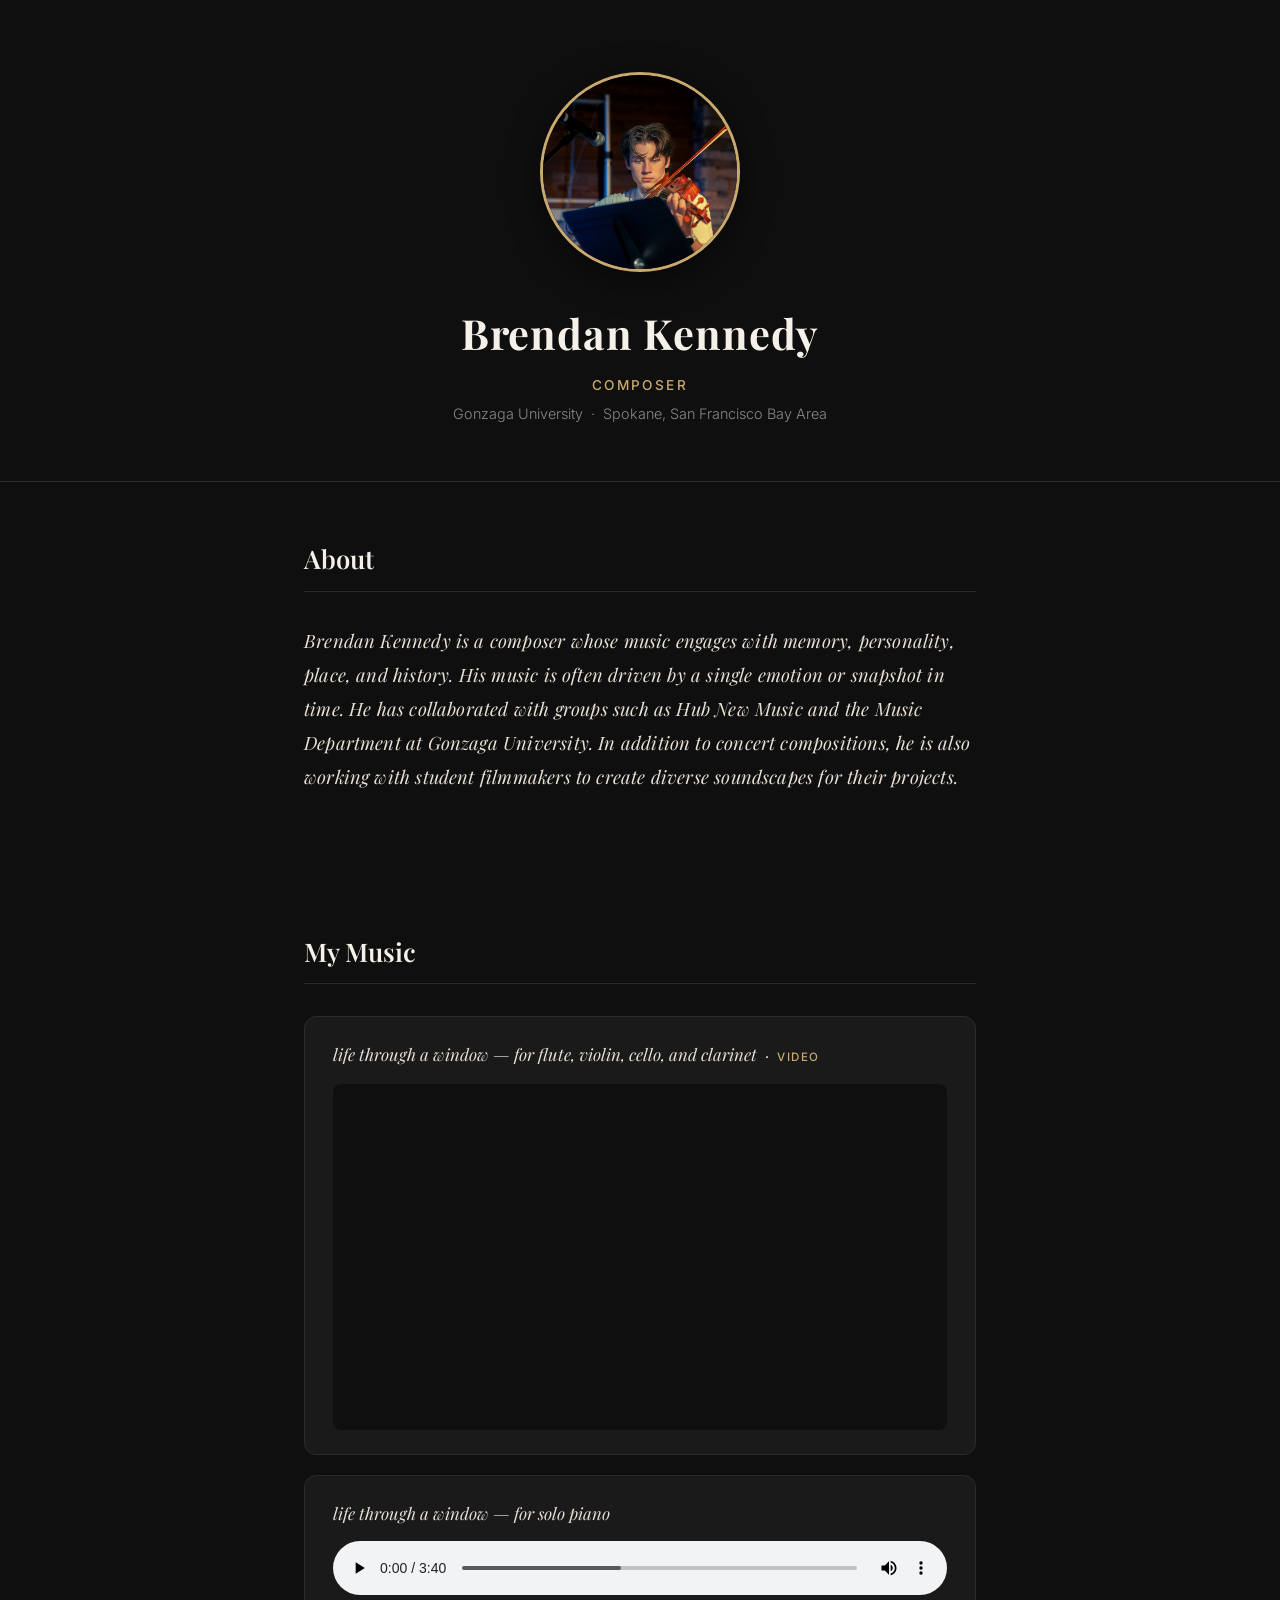
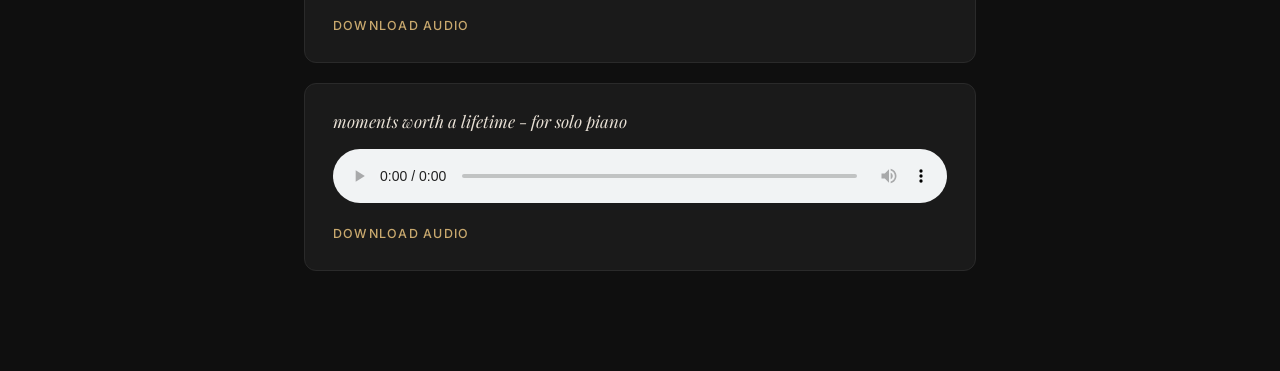
==== index.html @ 732703b8 "Rename resumeupdated.html to index.html" ====
<!DOCTYPE html>
<html lang="en">
  <head>
    <meta charset="UTF-8" />
    <meta name="viewport" content="width=device-width, initial-scale=1.0" />
    <title>Brendan Kennedy — Composer</title>
    <link rel="stylesheet" href="style.css" />
  </head>
  <body>

    <header class="hero">
      <img src="IMG_3434.JPG" alt="Brendan Kennedy" />
      <h1>Brendan Kennedy</h1>
      <p class="title">Composer</p>
      <p class="location">Gonzaga University &nbsp;·&nbsp; Spokane, San Francisco Bay Area</p>
    </header>

    <main>
      <h2 class="section-heading">About</h2>
 
      <div class="about-block">
        <p>Brendan Kennedy is a composer whose music engages with memory, personality, place, and history. His music is often driven by a single emotion or snapshot in time. He has collaborated with groups such as Hub New Music and the Music Department at Gonzaga University. In addition to concert compositions, he is also working with student filmmakers to create diverse soundscapes for their projects.</p>
      </div>
 
    </main>
   
   
    <main>
      <h2 class="section-heading">My Music</h2>

            <figure class="video-card">
        <figcaption>life through a window — for flute, violin, cello, and clarinet &nbsp;·&nbsp; <span>video</span></figcaption>
        <div class="video-wrapper">
            <iframe width="1512" height="668" src="https://www.youtube-nocookie.com/embed/1wrvHyH3k50" title="Kennedy Brendan moments worth a lifetime" frameborder="0" allow="accelerometer; autoplay; clipboard-write; encrypted-media; gyroscope; picture-in-picture; web-share" referrerpolicy="strict-origin-when-cross-origin" allowfullscreen></iframe>
        </div>
      </figure>
      
      <figure class="audio-card">
        <figcaption>life through a window — for solo piano</figcaption>
        <audio controls src="lifethroughwindowrecording.mp3"></audio>
        <a href="lifethroughwindowrecording.mp3">Download audio</a>
      </figure>

      <figure class="audio-card">
        <figcaption>moments worth a lifetime - for solo piano</figcaption>
        <audio controls src="moments worth piano 2.mp3"></audio>
        <a href="moments worth piano 2.mp3">Download audio</a>
      </figure>
      
    
    
    </main>

  </body>
</html>
---- style.css ----
@import url('https://fonts.googleapis.com/css2?family=Playfair+Display:wght@400;600;700&family=Inter:wght@300;400;500&display=swap');

*, *::before, *::after {
  box-sizing: border-box;
  margin: 0;
  padding: 0;
}

body {
  font-family: 'Inter', sans-serif;
  background-color: #0f0f0f;
  color: #e8e0d5;
  min-height: 100vh;
  line-height: 1.6;
}

/* ── Hero / Header ── */
.hero {
  display: flex;
  flex-direction: column;
  align-items: center;
  padding: 72px 24px 56px;
  border-bottom: 1px solid #2a2a2a;
}

.hero img {
  width: 200px;
  height: 200px;
  object-fit: cover;
  border-radius: 50%;
  border: 3px solid #c9a96e;
  margin-bottom: 28px;
  box-shadow: 0 8px 32px rgba(0, 0, 0, 0.5);
}

.hero h1 {
  font-family: 'Playfair Display', serif;
  font-size: 2.6rem;
  font-weight: 700;
  letter-spacing: 0.02em;
  color: #f5f0e8;
  margin-bottom: 8px;
}

.hero .title {
  font-size: 0.85rem;
  font-weight: 500;
  letter-spacing: 0.18em;
  text-transform: uppercase;
  color: #c9a96e;
  margin-bottom: 6px;
}

.hero .location {
  font-size: 0.9rem;
  color: #888;
  font-weight: 300;
}

/* ── Main content ── */
main {
  max-width: 720px;
  margin: 0 auto;
  padding: 56px 24px 80px;
}

/* ── Section heading ── */
.section-heading {
  font-family: 'Playfair Display', serif;
  font-size: 1.6rem;
  font-weight: 600;
  color: #f5f0e8;
  margin-bottom: 32px;
  padding-bottom: 12px;
  border-bottom: 1px solid #2a2a2a;
}


/* ── About block ── */
.about-block {
  display: flex;
  flex-direction: column;
  gap: 18px;
}
 
.about-block p {
  font-size: 1rem;
  font-weight: 300;
  color: #c8bfb3;
  line-height: 1.85;
  letter-spacing: 0.01em;
}
 
.about-block p:first-child {
  font-family: 'Playfair Display', serif;
  font-size: 1.15rem;
  font-style: italic;
  color: #e8e0d5;
  font-weight: 400;
}


/* ── Video card ── */
.video-card {
  background: #1a1a1a;
  border: 1px solid #2a2a2a;
  border-radius: 12px;
  padding: 24px 28px;
  margin-bottom: 20px;
  transition: border-color 0.2s ease;
}
 
.video-card:hover {
  border-color: #c9a96e;
}
 
.video-card figcaption {
  font-family: 'Playfair Display', serif;
  font-size: 1.05rem;
  font-style: italic;
  color: #e8e0d5;
  margin-bottom: 16px;
}
 
.video-card figcaption span {
  font-family: 'Inter', sans-serif;
  font-style: normal;
  font-size: 0.72rem;
  font-weight: 500;
  letter-spacing: 0.14em;
  text-transform: uppercase;
  color: #c9a96e;
}
 
.video-wrapper {
  position: relative;
  width: 100%;
  padding-bottom: 56.25%; /* 16:9 */
  border-radius: 8px;
  overflow: hidden;
  background: #0f0f0f;
}
 
.video-wrapper iframe {
  position: absolute;
  inset: 0;
  width: 100%;
  height: 100%;
  border: none;
}


/* ── Audio cards ── */
.audio-card {
  background: #1a1a1a;
  border: 1px solid #2a2a2a;
  border-radius: 12px;
  padding: 24px 28px;
  margin-bottom: 20px;
  transition: border-color 0.2s ease;
}

.audio-card:hover {
  border-color: #c9a96e;
}

.audio-card figcaption {
  font-family: 'Playfair Display', serif;
  font-size: 1.05rem;
  font-style: italic;
  color: #e8e0d5;
  margin-bottom: 14px;
}

.audio-card audio {
  width: 100%;
  margin-bottom: 10px;
  accent-color: #c9a96e;
}

.audio-card a {
  display: inline-block;
  font-size: 0.78rem;
  font-weight: 500;
  letter-spacing: 0.1em;
  text-transform: uppercase;
  color: #c9a96e;
  text-decoration: none;
  border-bottom: 1px solid transparent;
  transition: border-color 0.2s ease;
}

.audio-card a:hover {
  border-bottom-color: #c9a96e;
}
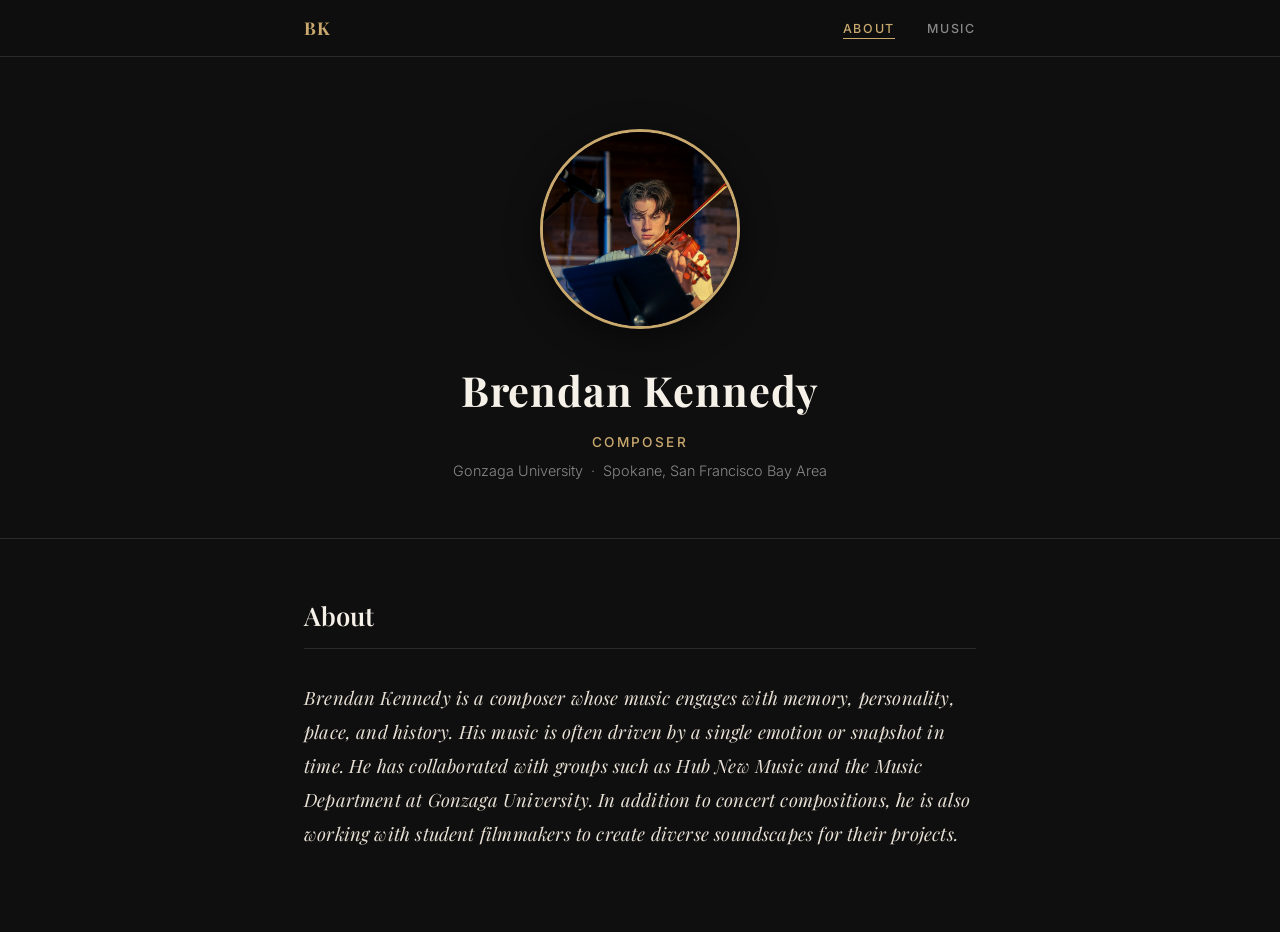
==== commit 69c2d5a2: "Add files via upload" ====
--- a/index.html
+++ b/index.html
@@ -7,6 +7,16 @@
     <link rel="stylesheet" href="style.css" />
   </head>
   <body>
+
+    <nav class="site-nav">
+      <div class="nav-inner">
+        <a href="index.html" class="nav-logo">BK</a>
+        <ul class="nav-links">
+          <li><a href="index.html" class="nav-link active">About</a></li>
+          <li><a href="music.html" class="nav-link">Music</a></li>
+        </ul>
+      </div>
+    </nav>
 
     <header class="hero">
       <img src="IMG_3434.JPG" alt="Brendan Kennedy" />
@@ -23,33 +33,6 @@
       </div>
  
     </main>
-   
-   
-    <main>
-      <h2 class="section-heading">My Music</h2>
-
-            <figure class="video-card">
-        <figcaption>life through a window — for flute, violin, cello, and clarinet &nbsp;·&nbsp; <span>video</span></figcaption>
-        <div class="video-wrapper">
-            <iframe width="1512" height="668" src="https://www.youtube-nocookie.com/embed/1wrvHyH3k50" title="Kennedy Brendan moments worth a lifetime" frameborder="0" allow="accelerometer; autoplay; clipboard-write; encrypted-media; gyroscope; picture-in-picture; web-share" referrerpolicy="strict-origin-when-cross-origin" allowfullscreen></iframe>
-        </div>
-      </figure>
-      
-      <figure class="audio-card">
-        <figcaption>life through a window — for solo piano</figcaption>
-        <audio controls src="lifethroughwindowrecording.mp3"></audio>
-        <a href="lifethroughwindowrecording.mp3">Download audio</a>
-      </figure>
-
-      <figure class="audio-card">
-        <figcaption>moments worth a lifetime - for solo piano</figcaption>
-        <audio controls src="moments worth piano 2.mp3"></audio>
-        <a href="moments worth piano 2.mp3">Download audio</a>
-      </figure>
-      
-    
-    
-    </main>
 
   </body>
 </html>
--- a/style.css
+++ b/style.css
@@ -12,6 +12,68 @@
   color: #e8e0d5;
   min-height: 100vh;
   line-height: 1.6;
+}
+
+/* ── Nav bar ── */
+.site-nav {
+  position: sticky;
+  top: 0;
+  z-index: 100;
+  background: rgba(15, 15, 15, 0.92);
+  backdrop-filter: blur(12px);
+  -webkit-backdrop-filter: blur(12px);
+  border-bottom: 1px solid #2a2a2a;
+}
+
+.nav-inner {
+  max-width: 720px;
+  margin: 0 auto;
+  padding: 0 24px;
+  height: 56px;
+  display: flex;
+  align-items: center;
+  justify-content: space-between;
+}
+
+.nav-logo {
+  font-family: 'Playfair Display', serif;
+  font-size: 1.1rem;
+  font-weight: 700;
+  letter-spacing: 0.08em;
+  color: #c9a96e;
+  text-decoration: none;
+  transition: opacity 0.2s ease;
+}
+
+.nav-logo:hover {
+  opacity: 0.75;
+}
+
+.nav-links {
+  list-style: none;
+  display: flex;
+  gap: 32px;
+}
+
+.nav-link {
+  font-size: 0.78rem;
+  font-weight: 500;
+  letter-spacing: 0.14em;
+  text-transform: uppercase;
+  color: #888;
+  text-decoration: none;
+  transition: color 0.2s ease;
+  padding-bottom: 2px;
+  border-bottom: 1px solid transparent;
+}
+
+.nav-link:hover {
+  color: #e8e0d5;
+}
+
+.nav-link.active {
+  color: #c9a96e;
+  border-bottom-color: #c9a96e;
 }
 
 /* ── Hero / Header ── */
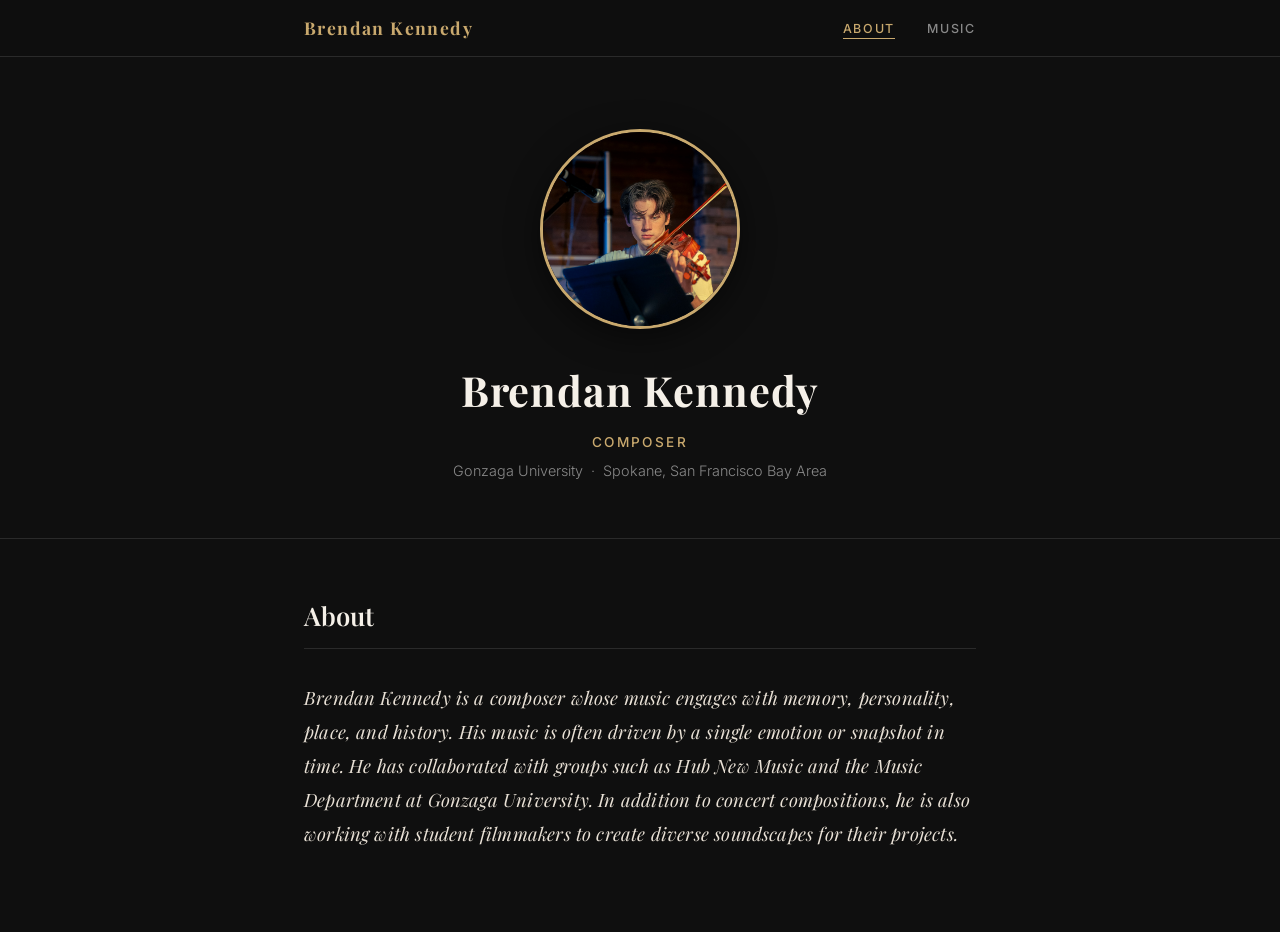
==== commit 3d9dcd95: "Update index.html" ====
--- a/index.html
+++ b/index.html
@@ -10,7 +10,7 @@
 
     <nav class="site-nav">
       <div class="nav-inner">
-        <a href="index.html" class="nav-logo">BK</a>
+        <a href="index.html" class="nav-logo">Brendan Kennedy</a>
         <ul class="nav-links">
           <li><a href="index.html" class="nav-link active">About</a></li>
           <li><a href="music.html" class="nav-link">Music</a></li>
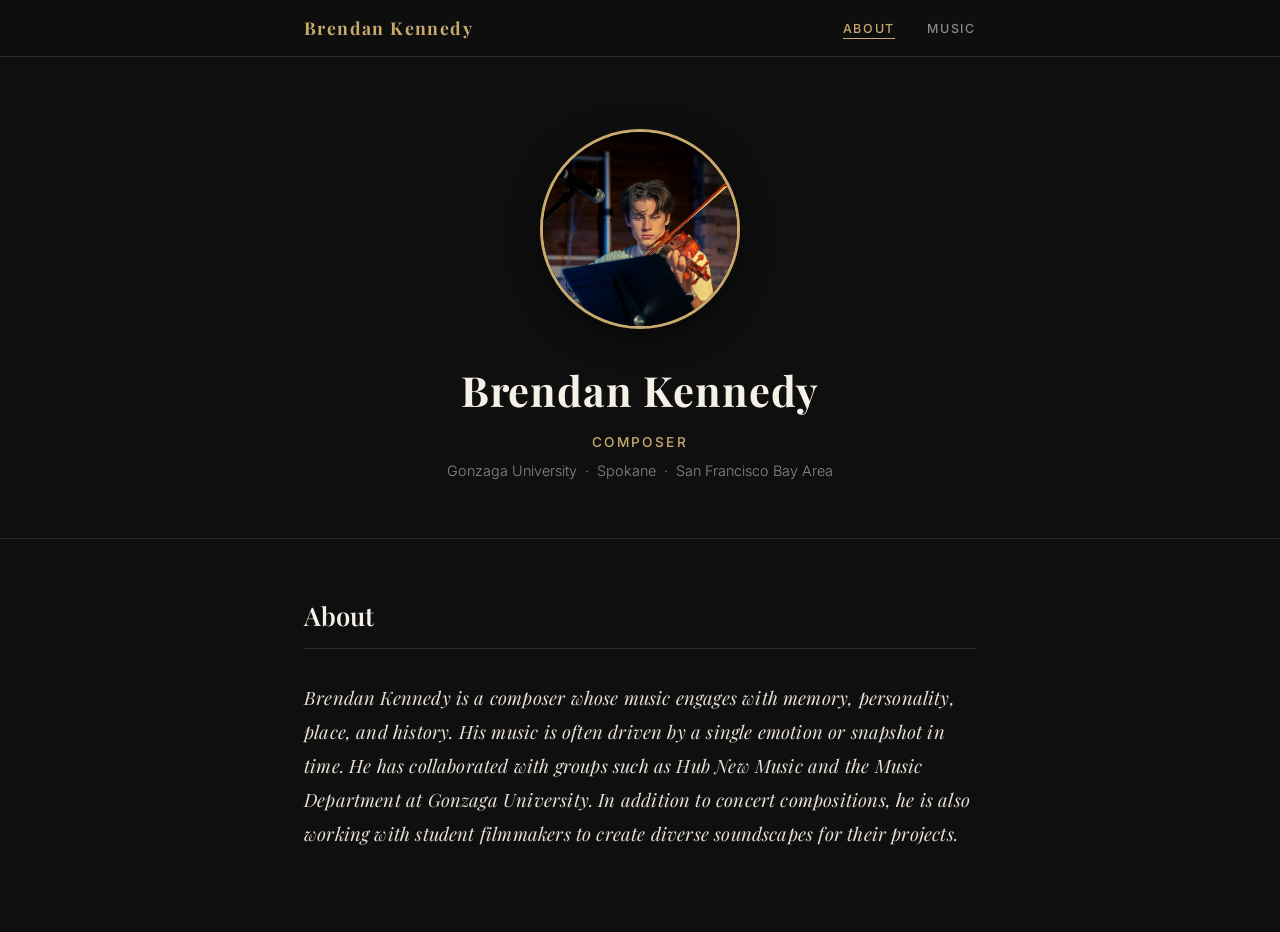
==== commit ddef9d43: "Update index.html" ====
--- a/index.html
+++ b/index.html
@@ -22,7 +22,7 @@
       <img src="IMG_3434.JPG" alt="Brendan Kennedy" />
       <h1>Brendan Kennedy</h1>
       <p class="title">Composer</p>
-      <p class="location">Gonzaga University &nbsp;·&nbsp; Spokane, San Francisco Bay Area</p>
+      <p class="location">Gonzaga University &nbsp;·&nbsp; Spokane &nbsp;·&nbsp; San Francisco Bay Area</p>
     </header>
 
     <main>
